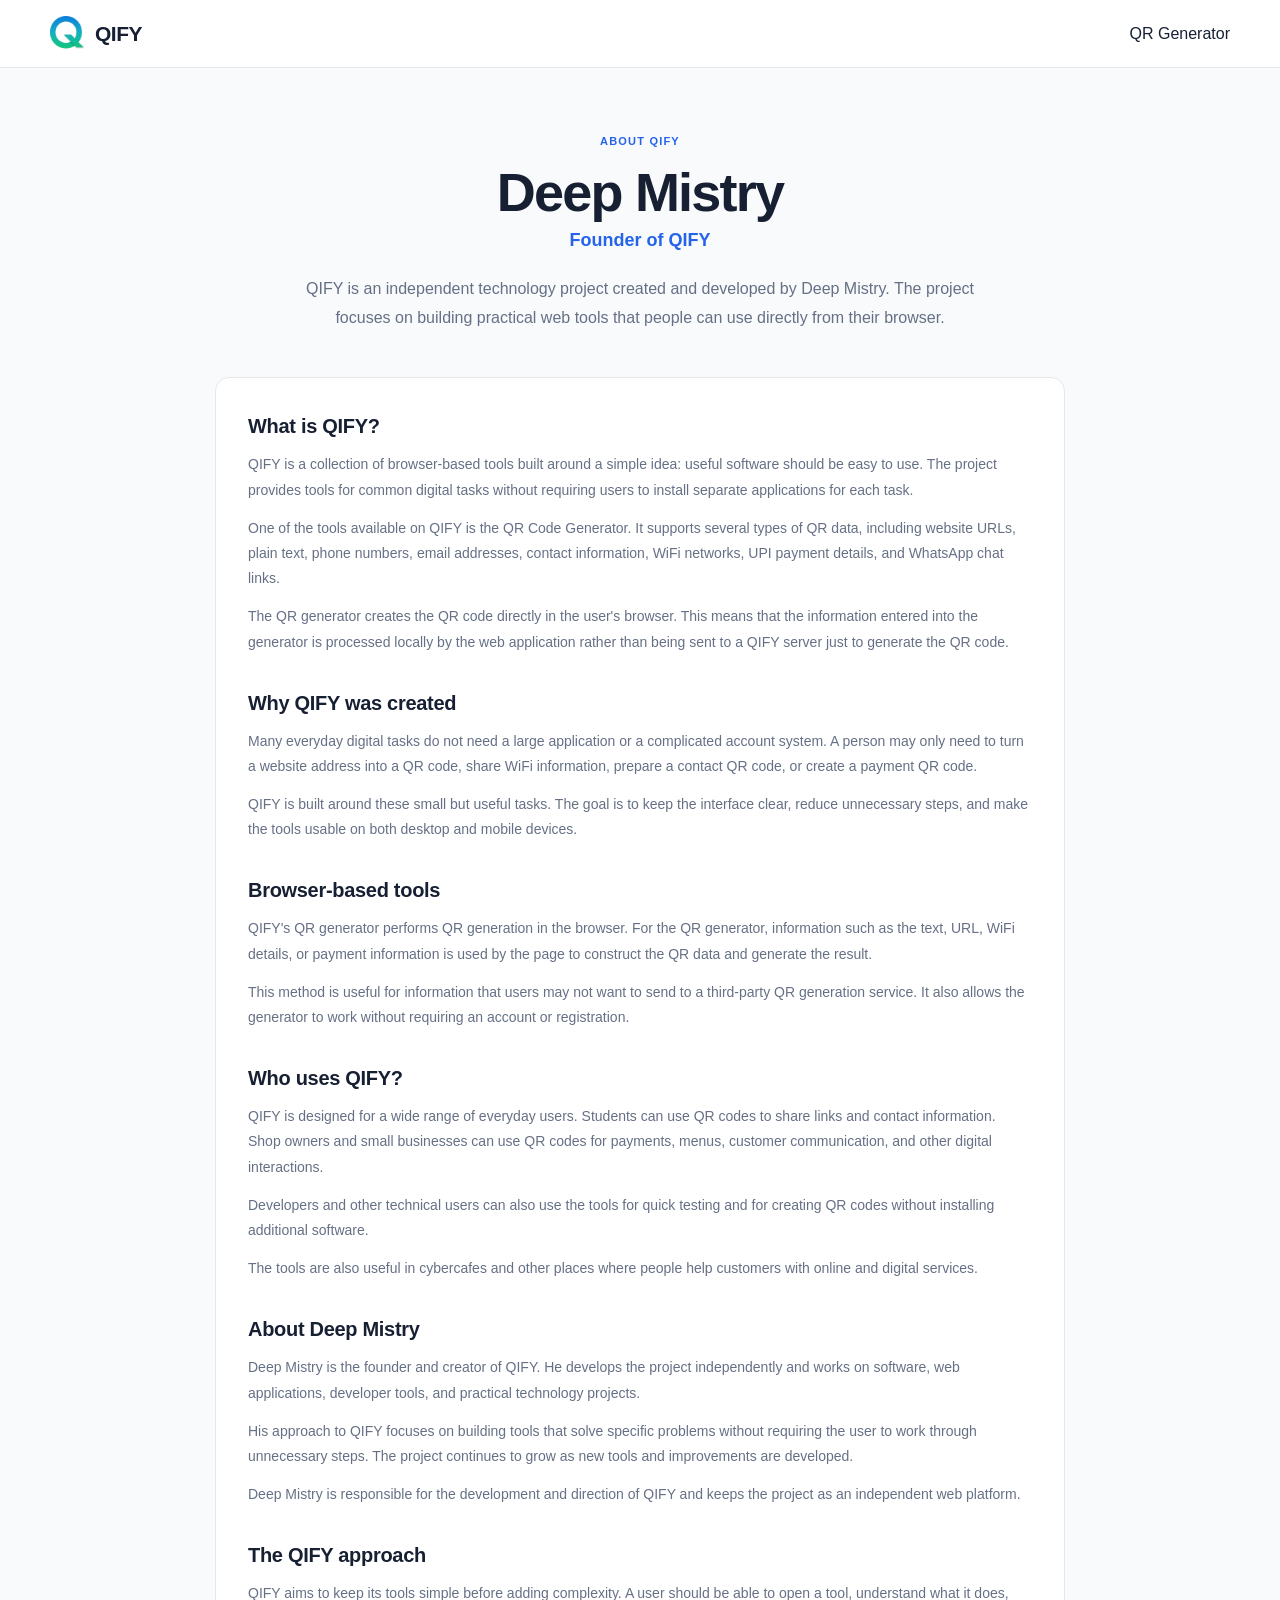
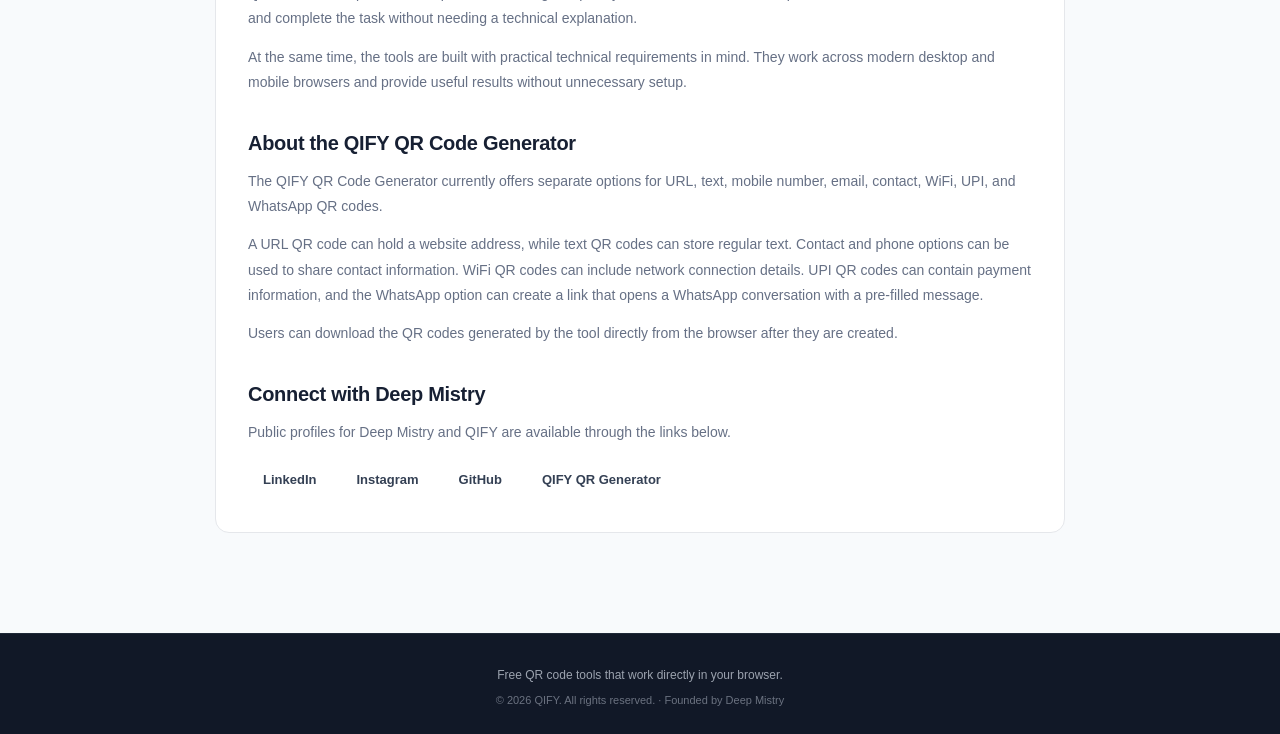
==== pages/about.html @ 22aca381 "Add pages" ====
<!DOCTYPE html>

<html lang="en">
<head>
    <meta charset="UTF-8">


<meta
    name="viewport"
    content="width=device-width, initial-scale=1.0"
>

<title>About QIFY – Deep Mistry, Founder of QIFY</title>

<meta
    name="description"
    content="Learn about QIFY, its tools and purpose, and Deep Mistry, the founder and creator of QIFY."
>

<script async src="https://pagead2.googlesyndication.com/pagead/js/adsbygoogle.js?client=ca-pub-2619529671451391"
     crossorigin="anonymous"></script>

<link rel="stylesheet" href="../style.css">

<script type="application/ld+json">
{
    "@context": "https://schema.org",
    "@graph": [

        {
            "@type": "Organization",
            "@id": "https://qify.site/#organization",
            "name": "QIFY",
            "url": "https://qify.site/",
            "logo": {
                "@type": "ImageObject",
                "url": "https://qify.site/images/QIFY_LOGO_BLACK.png"
            },
            "founder": {
                "@id": "https://qify.site/pages/about.html#deep-mistry"
            }
        },

        {
            "@type": "Person",
            "@id": "https://qify.site/pages/about.html#deep-mistry",
            "name": "Deep Mistry",
            "jobTitle": "Founder of QIFY",
            "url": "https://qify.site/pages/about.html",
            "worksFor": {
                "@id": "https://qify.site/#organization"
            },
            "sameAs": [
                "https://www.linkedin.com/in/deep-mistry-founder-of-qify/",
                "https://www.instagram.com/deep_editz____/",
                "https://github.com/deep-mistry10"
            ]
        }

    ]
}
</script>


</head>

<body>

<header class="topbar">
    <div class="topbar-inner">


    <a
        href="../"
        class="brand"
        aria-label="QIFY home"
    >
        <img
            class="qifylogo"
            src="../images/QIFY_LOGO_BLACK.png"
            alt="QIFY"
        >

        <span class="brand-name">
            QIFY
        </span>
    </a>

    <div class="header-right">
        <a href="../">
            QR Generator
        </a>
    </div>

</div>


</header>

<main>

<!-- INTRODUCTION -->

<section class="about-page">

    <div class="about-page-inner">

        <span class="eyebrow">
            ABOUT QIFY
        </span>

        <h1>
            Deep Mistry
        </h1>

        <h2>
            Founder of QIFY
        </h2>

        <p class="about-lead">
            QIFY is an independent technology project created and
            developed by Deep Mistry. The project focuses on building
            practical web tools that people can use directly from
            their browser.
        </p>


        <!-- ABOUT QIFY -->

        <div class="about-content">

            <h2>
                What is QIFY?
            </h2>

            <p>
                QIFY is a collection of browser-based tools built
                around a simple idea: useful software should be
                easy to use. The project provides tools
                for common digital tasks without requiring users to
                install separate applications for each task.
            </p>

            <p>
                One of the tools available on QIFY is the QR Code
                Generator. It supports several types of QR data,
                including website URLs, plain text, phone numbers,
                email addresses, contact information, WiFi networks,
                UPI payment details, and WhatsApp chat links.
            </p>

            <p>
                The QR generator creates the QR code
                directly in the user's browser. This means that the
                information entered into the generator is processed
                locally by the web application rather than being
                sent to a QIFY server just to generate the QR
                code.
            </p>


            <!-- WHY IT EXISTS -->

            <h2>
                Why QIFY was created
            </h2>

            <p>
                Many everyday digital tasks do not need a large
                application or a complicated account system. A person
                may only need to turn a website address into a QR code,
                share WiFi information, prepare a contact QR code, or
                create a payment QR code.
            </p>

            <p>
                QIFY is built around these small but useful tasks.
                The goal is to keep the interface clear, reduce
                unnecessary steps, and make the tools usable on both
                desktop and mobile devices.
            </p>


            <!-- PRIVACY / BROWSER PROCESSING -->

            <h2>
                Browser-based tools
            </h2>

            <p>
                QIFY's QR generator performs QR
                generation in the browser. For the QR generator,
                information such as the text, URL, WiFi details, or
                payment information is used by the page to construct
                the QR data and generate the result.
            </p>

            <p>
                This method is useful for information that users
                may not want to send to a third-party QR generation
                service. It also allows the generator to work without
                requiring an account or registration.
            </p>


            <!-- WHO IT IS FOR -->

            <h2>
                Who uses QIFY?
            </h2>

            <p>
                QIFY is designed for a wide range of everyday users.
                Students can use QR codes to share links and contact
                information. Shop owners and small businesses can use
                QR codes for payments, menus, customer communication,
                and other digital interactions.
            </p>

            <p>
                Developers and other technical users can also use the
                tools for quick testing and for creating QR codes
                without installing additional software.
            </p>

            <p>
                The tools are also useful in cybercafes
                and other places where people help customers
                with online and digital services.
            </p>


            <!-- DEEP MISTRY -->

            <h2>
                About Deep Mistry
            </h2>

            <p>
                Deep Mistry is the founder and creator of QIFY.
                He develops the project independently and works on
                software, web applications, developer tools, and
                practical technology projects.
            </p>

            <p>
                His approach to QIFY focuses on building tools
                that solve specific problems without requiring the
                user to work through unnecessary steps. The project
                continues to grow as new tools and improvements
                are developed.
            </p>

            <p>
                Deep Mistry is responsible for the development and
                direction of QIFY and keeps the project as an
                independent web platform.
            </p>


            <!-- PROJECT APPROACH -->

            <h2>
                The QIFY approach
            </h2>

            <p>
                QIFY aims to keep its tools simple before
                adding complexity. A user should be able to open a
                tool, understand what it does, and complete the task
                without needing a technical explanation.
            </p>

            <p>
                At the same time, the tools are built with practical
                technical requirements in mind. They work across modern
                desktop and mobile browsers and provide useful results
                without unnecessary setup.
            </p>


            <!-- CURRENT QR GENERATOR -->

            <h2>
                About the QIFY QR Code Generator
            </h2>

            <p>
                The QIFY QR Code Generator currently offers separate
                options for URL, text, mobile number, email, contact,
                WiFi, UPI, and WhatsApp QR codes.
            </p>

            <p>
                A URL QR code can hold a website address, while
                text QR codes can store regular text. Contact and
                phone options can be used to share contact information.
                WiFi QR codes can include network connection details.
                UPI QR codes can contain payment information, and the
                WhatsApp option can create a link that opens a
                WhatsApp conversation with a pre-filled message.
            </p>

            <p>
                Users can download the QR codes generated by the
                tool directly from the browser after they are created.
            </p>


            <!-- CONNECT -->

            <h2>
                Connect with Deep Mistry
            </h2>

            <p>
                Public profiles for Deep Mistry and QIFY are available
                through the links below.
            </p>

            <div class="about-links">

                <a
                    href="https://www.linkedin.com/in/deep-mistry-founder-of-qify/"
                    target="_blank"
                    rel="noopener noreferrer"
                >
                    LinkedIn
                </a>

                <a
                    href="https://www.instagram.com/deep_editz____/"
                    target="_blank"
                    rel="noopener noreferrer"
                >
                    Instagram
                </a>

                <a
                    href="https://github.com/deep-mistry10"
                    target="_blank"
                    rel="noopener noreferrer"
                >
                    GitHub
                </a>

                <a href="../">
                    QIFY QR Generator
                </a>

            </div>

        </div>

    </div>

</section>

</main>

<footer class="site-footer">

<div class="footer-inner">

    <p>
        Free QR code tools that work directly in your browser.
    </p>

    <small>
        © 2026 QIFY. All rights reserved.
        · Founded by Deep Mistry
    </small>

</div>

</footer>

</body>
</html>
---- style.css ----
* {
    margin: 0;
    padding: 0;
    box-sizing: border-box;
}

:root {
    --primary: #2563eb;
    --primary-dark: #1d4ed8;
    --text: #172033;
    --muted: #667085;
    --border: #e5e7eb;
    --surface: #ffffff;
    --soft: #f6f8fb;
    --page: #f8fafc;
    --success: #15803d;
    --danger: #dc2626;
    --shadow: 0 12px 35px rgba(16, 24, 40, 0.08);
}

html {
    scroll-behavior: smooth;
}

body {
    font-family: "Inter", Arial, sans-serif;
    background: var(--page);
    color: var(--text);
    line-height: 1.6;
    text-align: left;
}

button,
input,
textarea,
select {
    font: inherit;
}

button {
    border: 0;
}

a {
    color: inherit;
    text-decoration: none;
}

/* Header */

.topbar {
    height: 68px;
    background: #ffffff;
    border-bottom: 1px solid var(--border);
    position: sticky;
    top: 0;
    z-index: 100;
}

.topbar-inner {
    width: min(1180px, calc(100% - 40px));
    height: 100%;
    margin: 0 auto;
    display: flex;
    align-items: center;
    justify-content: space-between;
}

.brand {
    display: inline-flex;
    align-items: center;
    gap: 10px;
}

.qifylogo{
  width: 35px;
}

.brand-name {
    font-size: 21px;
    font-weight: 800;
    letter-spacing: -0.5px;
}

.header-note {
    color: var(--muted);
    font-size: 13px;
}

/* Hero */

.hero {
    background: #ffffff;
    border-bottom: 1px solid var(--border);
}

.hero-inner {
    width: min(900px, calc(100% - 40px));
    margin: 0 auto;
    padding: 66px 0 58px;
    text-align: center;
}

.eyebrow {
    display: inline-block;
    color: var(--primary);
    font-size: 11px;
    font-weight: 800;
    letter-spacing: 1.2px;
    margin-bottom: 12px;
}

.hero h1 {
    max-width: 760px;
    margin: 0 auto 16px;
    font-size: clamp(34px, 5vw, 52px);
    line-height: 1.08;
    letter-spacing: -1.8px;
    font-weight: 800;
}

.hero p {
    max-width: 690px;
    margin: 0 auto;
    color: var(--muted);
    font-size: 16px;
}

/* Generator */

.generator-section {
    padding: 42px 20px 20px;
}

.generator-shell {
    width: min(1100px, 100%);
    margin: 0 auto;
    background: var(--surface);
    border: 1px solid var(--border);
    border-radius: 16px;
    box-shadow: var(--shadow);
    overflow: hidden;
}

.generator-header {
    padding: 25px 28px 20px;
    border-bottom: 1px solid var(--border);
}

.generator-header h2 {
    font-size: 21px;
    letter-spacing: -0.4px;
}

.generator-header p {
    margin-top: 3px;
    color: var(--muted);
    font-size: 13px;
}

/* Tabs */

.tabs {
    display: flex;
    gap: 7px;
    padding: 14px 20px;
    background: #fbfcfe;
    border-bottom: 1px solid var(--border);
    overflow-x: auto;
    scrollbar-width: thin;
}

.tab {
    flex: 0 0 auto;
    padding: 9px 15px;
    border: 1px solid transparent;
    border-radius: 7px;
    background: transparent;
    color: #475467;
    cursor: pointer;
    font-size: 13px;
    font-weight: 600;
    transition: background 0.15s ease, color 0.15s ease, border-color 0.15s ease;
}

.tab:hover {
    background: #eef4ff;
    color: var(--primary);
}

.tab.active {
    background: #eaf1ff;
    color: var(--primary-dark);
    border-color: #cddcff;
}

/* Main workspace */

.generator-grid {
    display: grid;
    grid-template-columns: minmax(0, 1fr) minmax(360px, 0.9fr);
    min-height: 470px;
}

.form-panel {
    padding: 30px;
    border-right: 1px solid var(--border);
}

.form {
    margin: 0;
}

.form label {
    display: block;
    margin: 0 0 7px;
    color: #344054;
    font-size: 13px;
    font-weight: 600;
}

.form input,
.form textarea,
.form select {
    width: 100%;
    margin: 0 0 17px;
    padding: 12px 13px;
    color: var(--text);
    background: #ffffff;
    border: 1px solid #d0d5dd;
    border-radius: 8px;
    outline: none;
    transition: border-color 0.15s ease, box-shadow 0.15s ease;
}

.form input,
.form select {
    height: 46px;
}

.form textarea {
    min-height: 125px;
    resize: vertical;
}

.form input:focus,
.form textarea:focus,
.form select:focus {
    border-color: #84adff;
    box-shadow: 0 0 0 3px rgba(37, 99, 235, 0.10);
}

.form input::placeholder,
.form textarea::placeholder {
    color: #98a2b3;
}

.primary-btn {
    width: 100%;
    min-height: 46px;
    margin-top: 2px;
    border-radius: 8px;
    background: var(--primary);
    color: #ffffff;
    cursor: pointer;
    font-size: 14px;
    font-weight: 700;
    transition: background 0.15s ease, transform 0.15s ease;
}

.primary-btn:hover {
    background: var(--primary-dark);
}

.primary-btn:active {
    transform: translateY(1px);
}

.optional {
    color: #98a2b3;
    font-weight: 400;
}

.checkbox-row {
    display: flex !important;
    align-items: center;
    gap: 9px;
    margin: -2px 0 17px !important;
    cursor: pointer;
}

.checkbox-row input {
    width: 16px !important;
    height: 16px !important;
    margin: 0 !important;
    accent-color: var(--primary);
    box-shadow: none !important;
}

.form-tip {
    display: flex;
    gap: 9px;
    margin-top: 22px;
    padding: 11px 12px;
    background: #f8fafc;
    border: 1px solid #edf0f4;
    border-radius: 8px;
    color: #667085;
    font-size: 11px;
    line-height: 1.5;
}

.tip-icon {
    flex: 0 0 auto;
    width: 18px;
    height: 18px;
    display: grid;
    place-items: center;
    border-radius: 50%;
    background: #e8eef8;
    color: #475467;
    font-size: 11px;
    font-weight: 700;
}

.error-msg {
    margin: -9px 0 12px;
    color: var(--danger);
    font-size: 12px;
}

/* Preview */

.preview-panel {
    padding: 30px;
    background: #fafbfc;
    display: flex;
    flex-direction: column;
}

.preview-heading {
    margin-bottom: 14px;
}

.preview-heading h3 {
    font-size: 16px;
    font-weight: 700;
}

.preview-heading p {
    margin-top: 2px;
    color: var(--muted);
    font-size: 12px;
}

#qrcode-container {
    flex: 1;
    display: flex;
    flex-direction: column;
    align-items: center;
    justify-content: flex-start;
    margin: 0;
    text-align: center;
}

.qr-output {
    width: 100%;
    min-height: 310px;
    display: flex;
    align-items: center;
    justify-content: center;
}

#qrcode {
    display: flex;
    align-items: center;
    justify-content: center;
}

#qrcode canvas {
    max-width: 100%;
    height: auto;
}

#qrcode img {
    border: 0;
    border-radius: 0;
    padding: 0;
    background: #ffffff;
}

.empty-state {
    width: 230px;
    min-height: 235px;
    display: flex;
    flex-direction: column;
    align-items: center;
    justify-content: center;
    color: #475467;
}

.empty-state strong {
    margin-top: 16px;
    font-size: 14px;
}

.empty-state p {
    margin-top: 3px;
    color: #98a2b3;
    font-size: 11px;
}

.empty-qr {
    width: 112px;
    height: 112px;
    padding: 9px;
    display: grid;
    grid-template-columns: repeat(3, 1fr);
    gap: 5px;
    background: #ffffff;
    border: 1px solid #e4e7ec;
    border-radius: 10px;
}

.empty-qr span {
    background: #d0d5dd;
    border-radius: 2px;
}

.empty-qr span:nth-child(1),
.empty-qr span:nth-child(3),
.empty-qr span:nth-child(7),
.empty-qr span:nth-child(9),
.empty-qr span:nth-child(5) {
    background: #344054;
}

.download-btn {
    display: block;
    width: 170px;
    min-height: 43px;

    margin: 12px auto 0;
    padding: 0 18px;

    border-radius: 8px;
    background: #111827;
    color: #ffffff;

    cursor: pointer;

    font-size: 13px;
    font-weight: 700;

    flex: 0 0 auto;
}

.download-btn:hover {
    background: #000000;
}

.download-btn:disabled {
    opacity: 0.65;
    cursor: wait;
}

/* UPI card */

.card {
    width: min(340px, 100%);
    background: #ffffff;
    border: 1px solid #e4e7ec;
    border-radius: 16px;
    overflow: hidden;
    margin: 0 auto 12px;
    padding-bottom: 25px;
    display: flex;
    flex-direction: column;
    align-items: center;
    box-shadow: 0 8px 22px rgba(16, 24, 40, 0.07);
}

.card .header {
    width: 100%;
    padding: 17px 15px;
    color: #1d2939;
    background: #f2f4f7;
    font-size: 17px;
    font-weight: 700;
    text-align: center;
}

#qr {
    width: 200px;
    height: 200px;
    margin: 20px auto 12px;
    display: flex;
    align-items: center;
    justify-content: center;
}

#qr canvas {
    max-width: 100%;
}

.upi-text {
    color: #344054;
    font-size: 13px;
    font-weight: 600;
}

.desc {
    margin-top: 6px;
    color: #667085;
    font-size: 11px;
}

.logos-big {
    display: flex;
    justify-content: center;
    align-items: center;
    gap: 28px;
    margin-top: 17px;
}

.logos-big img {
    height: 31px;
    width: auto;
    object-fit: contain;
}

.logos-small {
    display: flex;
    justify-content: center;
    align-items: center;
    gap: 13px;
    margin-top: 13px;
    flex-wrap: wrap;
}

.logos-small img {
    width: auto;
    object-fit: contain;
}

.logos-small img:nth-child(1) {
    height: 38px;
}

.logos-small img:nth-child(n+2) {
    height: 19px;
}

.message {
    margin-top: 18px;
    padding: 0 18px;
    color: #98a2b3;
    font-size: 10px;
    text-align: center;
}

.message p {
    margin: 0;
    line-height: 1.5;
}

.QIFY {
    margin-top: 2px;
    color: var(--primary);
    font-weight: 800;
}

/* Information */

.info-section {
    width: min(1100px, calc(100% - 40px));
    margin: 50px auto 0;
    padding-bottom: 60px;
}

.section-heading {
    text-align: center;
    margin-bottom: 25px;
}

.section-heading h2 {
    font-size: 28px;
    letter-spacing: -0.7px;
}

.section-heading p {
    margin-top: 5px;
    color: var(--muted);
    font-size: 13px;
}

.faq-grid {
    display: grid;
    grid-template-columns: repeat(2, minmax(0, 1fr));
    gap: 14px;
}

.info-card {
    padding: 22px;
    background: #ffffff;
    border: 1px solid var(--border);
    border-radius: 12px;
}

.info-card h3 {
    margin-bottom: 7px;
    color: #1d2939;
    font-size: 15px;
}

.info-card p {
    color: #667085;
    font-size: 13px;
    line-height: 1.7;
}

/* Footer */

.site-footer {
    margin-top: 20px;
    background: #111827;
    border-top: 1px solid #1f2937;
    color: #ffffff;
}

.footer-inner {
    width: min(1180px, calc(100% - 40px));
    margin: 0 auto;
    padding: 32px 0 24px;
    text-align: center;
}

.footer-inner p {
    margin: 0;
    color: #9ca3af;
    font-size: 12px;
}

.footer-inner small {
    display: block;
    margin-top: 7px;
    color: #6b7280;
    font-size: 11px;
}

/* Mobile */

@media (max-width: 820px) {
    .generator-grid {
        grid-template-columns: 1fr;
    }

    .form-panel {
        border-right: 0;
        border-bottom: 1px solid var(--border);
    }

    .preview-panel {
        min-height: 430px;
    }

    .faq-grid {
        grid-template-columns: 1fr;
    }
}

@media (max-width: 600px) {
    .topbar {
        height: 62px;
    }

    .topbar-inner {
        width: min(100% - 28px, 1180px);
    }

    .header-note {
        display: none;
    }

    .hero-inner {
        width: min(100% - 30px, 900px);
        padding: 48px 0 42px;
    }

    .hero h1 {
        font-size: 35px;
        letter-spacing: -1.2px;
    }

    .hero p {
        font-size: 14px;
        line-height: 1.7;
    }

    .generator-section {
        padding: 20px 12px 10px;
    }

    .generator-header {
        padding: 20px;
    }

    .tabs {
        padding: 11px 13px;
        gap: 5px;
    }

    .tab {
        padding: 8px 12px;
        font-size: 12px;
    }

    .form-panel,
    .preview-panel {
        padding: 22px 18px;
    }

    .preview-panel {
        min-height: 390px;
    }

    .info-section {
        width: min(100% - 24px, 1100px);
        margin-top: 35px;
    }

    .section-heading h2 {
        font-size: 24px;
    }

    .info-card {
        padding: 19px;
    }
}

/* ==========================================
   ABOUT QIFY
   ========================================== */

.about-qify {
    width: min(900px, calc(100% - 40px));

    margin: 10px auto 60px;
    padding: 42px 30px;

    background: #ffffff;

    border: 1px solid var(--border);
    border-radius: 14px;

    text-align: center;
}

.about-qify-inner {
    max-width: 720px;
    margin: 0 auto;
}

.about-qify h2 {
    margin: 8px 0 12px;

    color: var(--heading);

    font-size: 27px;
    line-height: 1.2;

    letter-spacing: -0.6px;
}

.about-qify p {
    margin: 8px auto;

    color: var(--muted);

    font-size: 14px;
    line-height: 1.75;
}

.about-qify strong {
    color: var(--heading);
    font-weight: 700;
}

@media (max-width: 600px) {

    .about-qify {
        width: calc(100% - 24px);
        padding: 32px 20px;
    }

    .about-qify h2 {
        font-size: 23px;
    }

}





/* ==========================================
   ABOUT PAGE
   ========================================== */

.about-page {
    padding: 65px 20px 80px;
}

.about-page-inner {
    width: min(850px, 100%);
    margin: 0 auto;
}

.about-page .eyebrow {
    display: block;
    text-align: center;
}

.about-page h1 {
    margin: 8px 0 4px;

    color: var(--heading);

    font-size: clamp(38px, 6vw, 54px);
    line-height: 1.1;

    letter-spacing: -1.8px;

    text-align: center;
}

.about-page > .about-page-inner > h2 {
    margin: 0 0 20px;

    color: var(--primary);

    font-size: 18px;
    font-weight: 700;

    text-align: center;
}

.about-lead {
    max-width: 680px;

    margin: 0 auto 45px;

    color: var(--muted);

    font-size: 16px;
    line-height: 1.8;

    text-align: center;
}

.about-content {
    padding: 32px;

    background: #ffffff;

    border: 1px solid var(--border);
    border-radius: 14px;
}

.about-content h2 {
    margin: 0 0 10px;

    color: var(--heading);

    font-size: 20px;
    letter-spacing: -0.3px;
}

.about-content h2:not(:first-child) {
    margin-top: 32px;
}

.about-content p {
    margin: 0 0 13px;

    color: var(--muted);

    font-size: 14px;
    line-height: 1.8;
}

.about-links {
    display: flex;

    flex-wrap: wrap;

    gap: 10px;

    margin-top: 16px;
}

.about-links a {
    padding: 9px 15px;

    border: 1px solid var(--border-dark);
    border-radius: 7px;

    background: #ffffff;

    color: #344054;

    font-size: 13px;
    font-weight: 600;

    transition:
        color 0.15s ease,
        border-color 0.15s ease,
        background 0.15s ease;
}

.about-links a:hover {
    color: var(--primary);

    border-color: #b8cdf8;

    background: var(--primary-soft);
}

@media (max-width: 600px) {

    .about-page {
        padding: 45px 12px 60px;
    }

    .about-content {
        padding: 23px 19px;
    }

    .about-page h1 {
        font-size: 38px;
        letter-spacing: -1.2px;
    }

    .about-lead {
        font-size: 14px;
    }

    .about-links a {
        flex: 1 1 auto;
        text-align: center;
    }
}




/* ==========================================
   LEGAL / POLICY PAGES
   ========================================== */

.legal-page {
    padding: 60px 20px 80px;
}

.legal-page-inner {
    width: min(900px, 100%);
    margin: 0 auto;
}

.legal-page > .legal-page-inner > .eyebrow {
    display: block;
    text-align: center;
}

.legal-page h1 {
    margin: 8px 0 6px;

    color: var(--heading);

    font-size: clamp(36px, 5vw, 48px);
    line-height: 1.1;

    letter-spacing: -1.5px;

    text-align: center;
}

.legal-updated {
    margin: 0 0 35px;

    color: var(--muted);

    font-size: 12px;

    text-align: center;
}

.legal-content {
    padding: 38px;

    background: #ffffff;

    border: 1px solid var(--border);
    border-radius: 14px;
}

.legal-content h2 {
    margin: 32px 0 10px;

    color: var(--heading);

    font-size: 19px;
    line-height: 1.35;

    letter-spacing: -0.2px;
}

.legal-content h2:first-of-type {
    margin-top: 0;
}

.legal-content p {
    margin: 0 0 13px;

    color: var(--muted);

    font-size: 14px;

    line-height: 1.8;
}

.legal-content a {
    color: var(--primary);

    font-weight: 600;

    text-decoration: underline;
    text-decoration-thickness: 1px;
    text-underline-offset: 2px;
}

.legal-content a:hover {
    color: var(--primary-dark);
}

.legal-links {
    display: flex;

    flex-wrap: wrap;

    gap: 10px;

    margin-top: 30px;
}

.legal-links a {
    padding: 9px 15px;

    border: 1px solid var(--border-dark);
    border-radius: 7px;

    background: #ffffff;

    color: #344054;

    font-size: 13px;

    text-decoration: none;

    transition:
        color 0.15s ease,
        border-color 0.15s ease,
        background 0.15s ease;
}

.legal-links a:hover {
    color: var(--primary);

    border-color: #b8cdf8;

    background: var(--primary-soft);
}

@media (max-width: 600px) {

    .legal-page {
        padding: 42px 12px 60px;
    }

    .legal-content {
        padding: 24px 19px;
    }

    .legal-content h2 {
        font-size: 18px;
    }

    .legal-content p {
        font-size: 13px;
        line-height: 1.75;
    }

    .legal-links a {
        flex: 1 1 auto;
        text-align: center;
    }

}


.footer-links {
    display: flex;
    justify-content: center;
    align-items: center;
    flex-wrap: wrap;

    gap: 14px;

    margin: 14px 0;
}

.footer-links a {
    color: var(--muted);

    font-size: 12px;
    font-weight: 500;

    text-decoration: none;

    transition: color 0.15s ease;
}

.footer-links a:hover {
    color: var(--heading);
}

@media (max-width: 600px) {

    .footer-links {
        gap: 10px 14px;
    }

    .footer-links a {
        font-size: 12px;
    }

}
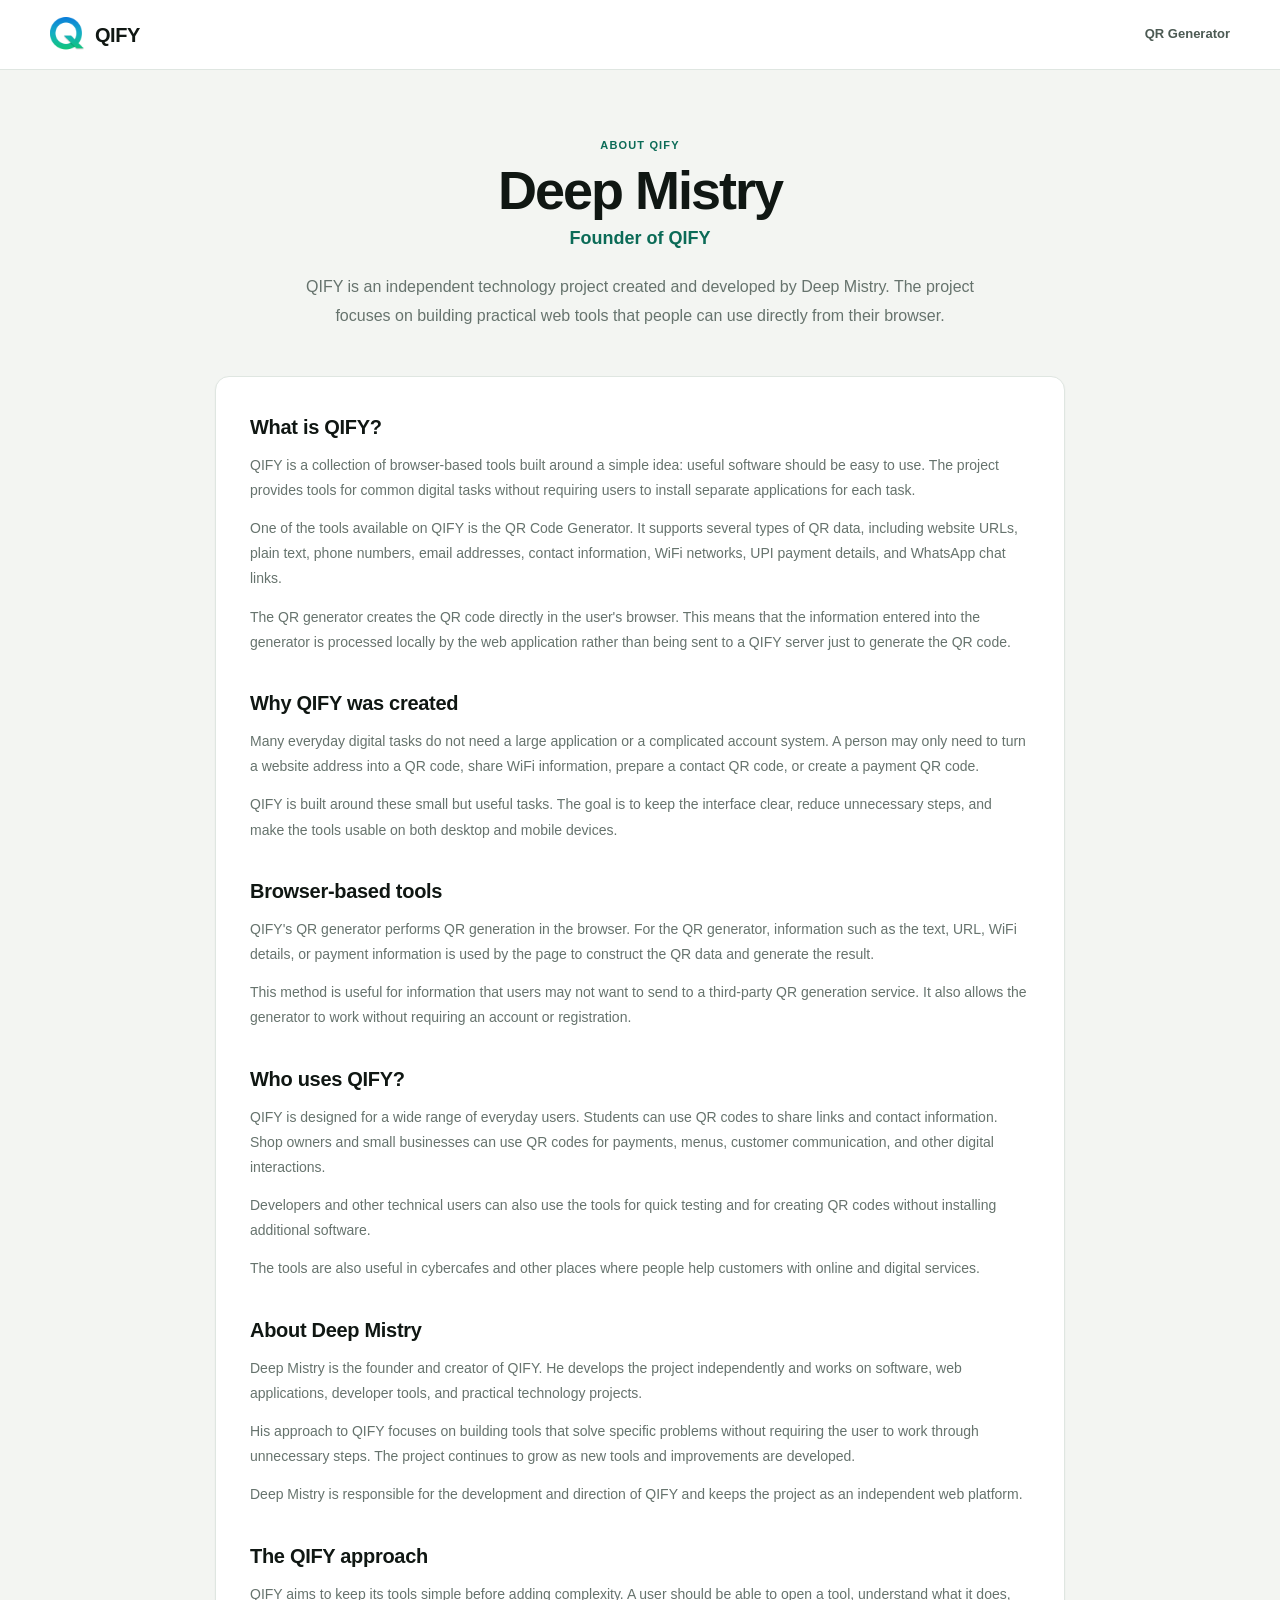
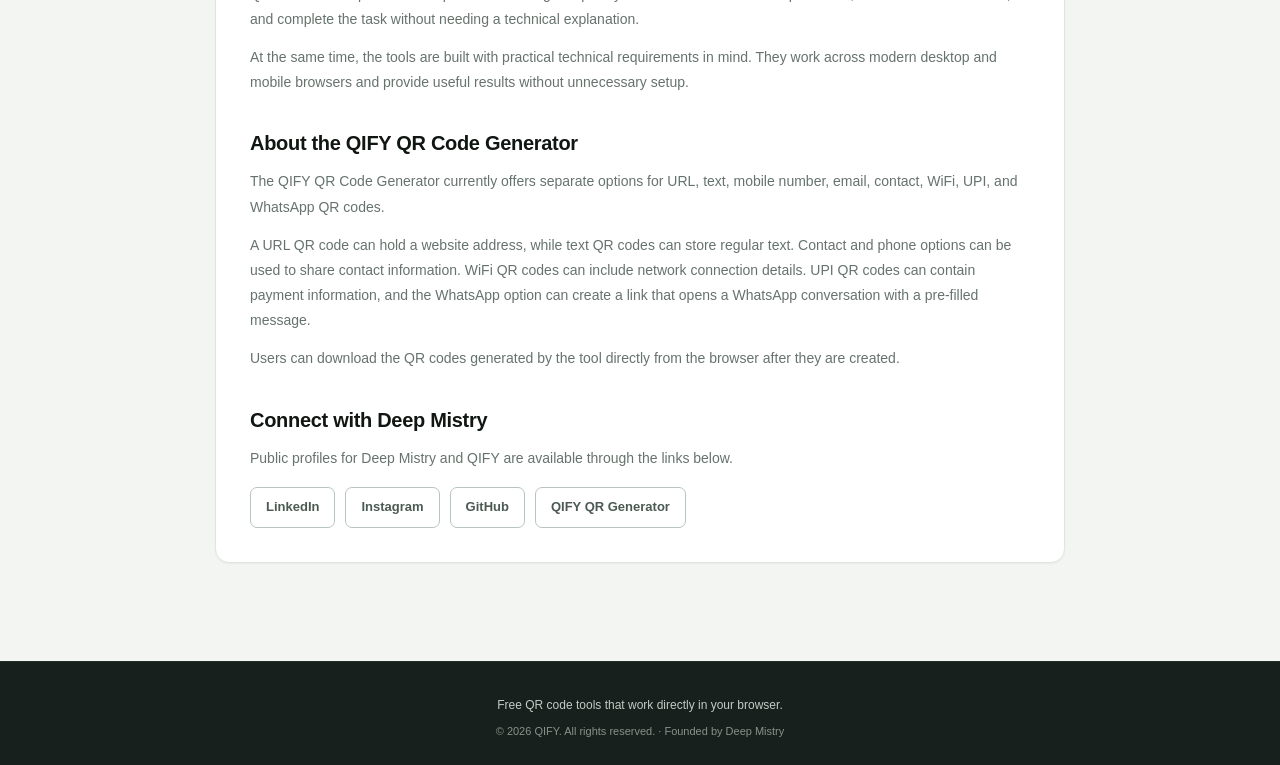
==== commit e68e99a0: "change the ui and fix some bugs" ====
--- a/pages/about.html
+++ b/pages/about.html
@@ -1,4 +1,3 @@
-
 <!DOCTYPE html>
 
 <html lang="en">
@@ -21,7 +20,7 @@
 <script async src="https://pagead2.googlesyndication.com/pagead/js/adsbygoogle.js?client=ca-pub-2619529671451391"
      crossorigin="anonymous"></script>
 
-<link rel="stylesheet" href="../style.css">
+<link rel="stylesheet" href="/style.css">
 
 <script type="application/ld+json">
 {
@@ -79,7 +78,7 @@
         <img
             class="qifylogo"
             src="../images/QIFY_LOGO_BLACK.png"
-            alt="QIFY"
+            alt="QIFY" width="35" height="35"
         >
 
         <span class="brand-name">
@@ -102,7 +101,7 @@
 
 <!-- INTRODUCTION -->
 
-<section class="about-page">
+<section class="about-page" aria-labelledby="page-title">
 
     <div class="about-page-inner">
 
@@ -110,7 +109,7 @@
             ABOUT QIFY
         </span>
 
-        <h1>
+        <h1 id="page-title">
             Deep Mistry
         </h1>
 
@@ -324,28 +323,30 @@
                 <a
                     href="https://www.linkedin.com/in/deep-mistry-founder-of-qify/"
                     target="_blank"
-                    rel="noopener noreferrer"
-                >
+                    rel="noopener noreferrer">
+                
                     LinkedIn
                 </a>
 
                 <a
                     href="https://www.instagram.com/deep_editz____/"
                     target="_blank"
-                    rel="noopener noreferrer"
-                >
+                    rel="noopener noreferrer">
+                
                     Instagram
                 </a>
 
                 <a
                     href="https://github.com/deep-mistry10"
                     target="_blank"
-                    rel="noopener noreferrer"
-                >
+                    rel="noopener noreferrer">
+                
                     GitHub
                 </a>
 
-                <a href="../">
+                <a href="/"
+                    target="_blank"
+                    rel="noopener noreferrer">
                     QIFY QR Generator
                 </a>
 
--- a/style.css
+++ b/style.css
@@ -1,21 +1,47 @@
+/* =========================================================
+   QIFY — Professional Product UI
+   Visual redesign only: existing HTML/JS hooks are preserved.
+   ========================================================= */
+
 * {
+    box-sizing: border-box;
     margin: 0;
     padding: 0;
-    box-sizing: border-box;
 }
 
 :root {
-    --primary: #2563eb;
-    --primary-dark: #1d4ed8;
-    --text: #172033;
-    --muted: #667085;
-    --border: #e5e7eb;
+    --page: #f3f5f2;
     --surface: #ffffff;
-    --soft: #f6f8fb;
-    --page: #f8fafc;
-    --success: #15803d;
-    --danger: #dc2626;
-    --shadow: 0 12px 35px rgba(16, 24, 40, 0.08);
+    --surface-subtle: #f8faf8;
+    --surface-muted: #eef2ef;
+
+    --text: #17211d;
+    --heading: #101713;
+    --muted: #66736d;
+    --muted-strong: #4c5a53;
+
+    --border: #dfe6e1;
+    --border-strong: #cbd6cf;
+    --border-dark: #b8c5bd;
+
+    --primary: #0b6b57;
+    --primary-dark: #075443;
+    --primary-soft: #e5f3ee;
+    --primary-wash: #f1f8f5;
+
+    --success: #177245;
+    --danger: #c33a32;
+    --warning: #9a6a13;
+
+    --focus: rgba(11, 107, 87, 0.18);
+
+    --shadow-sm: 0 1px 2px rgba(16, 24, 20, 0.05);
+    --shadow-md: 0 10px 30px rgba(16, 24, 20, 0.07);
+
+    --radius-sm: 7px;
+    --radius-md: 10px;
+    --radius-lg: 14px;
+    --content: 1180px;
 }
 
 html {
@@ -23,11 +49,14 @@
 }
 
 body {
-    font-family: "Inter", Arial, sans-serif;
+    min-height: 100vh;
     background: var(--page);
     color: var(--text);
+    font-family: Inter, ui-sans-serif, -apple-system, BlinkMacSystemFont, "Segoe UI", Arial, sans-serif;
+    font-size: 15px;
     line-height: 1.6;
     text-align: left;
+    -webkit-font-smoothing: antialiased;
 }
 
 button,
@@ -46,164 +75,230 @@
     text-decoration: none;
 }
 
-/* Header */
+button,
+a,
+input,
+textarea,
+select {
+    -webkit-tap-highlight-color: transparent;
+}
+
+button:focus-visible,
+a:focus-visible,
+input:focus-visible,
+textarea:focus-visible,
+select:focus-visible {
+    outline: 3px solid var(--focus);
+    outline-offset: 2px;
+}
+
+/* =========================
+   Header
+   ========================= */
 
 .topbar {
-    height: 68px;
-    background: #ffffff;
-    border-bottom: 1px solid var(--border);
     position: sticky;
     top: 0;
     z-index: 100;
+    height: 70px;
+    background: rgba(255, 255, 255, 0.96);
+    border-bottom: 1px solid var(--border);
+    backdrop-filter: blur(10px);
 }
 
 .topbar-inner {
-    width: min(1180px, calc(100% - 40px));
+    width: min(var(--content), calc(100% - 40px));
     height: 100%;
     margin: 0 auto;
     display: flex;
     align-items: center;
     justify-content: space-between;
+    gap: 24px;
 }
 
 .brand {
     display: inline-flex;
     align-items: center;
     gap: 10px;
-}
-
-.qifylogo{
-  width: 35px;
+    min-width: 0;
+}
+
+.qifylogo {
+    width: 35px;
+    height: 35px;
+    display: block;
+    object-fit: contain;
 }
 
 .brand-name {
-    font-size: 21px;
+    color: var(--heading);
+    font-size: 20px;
+    font-family: Arial, Helvetica, sans-serif;
     font-weight: 800;
-    letter-spacing: -0.5px;
+    letter-spacing: -0.45px;
+}
+
+.header-right {
+    display: flex;
+    align-items: center;
+    gap: 24px;
+}
+
+.header-right > a {
+    color: var(--muted-strong);
+    font-size: 13px;
+    font-weight: 600;
+    transition: color 160ms ease;
+}
+
+.header-right > a:hover {
+    color: var(--primary);
 }
 
 .header-note {
-    color: var(--muted);
-    font-size: 13px;
-}
-
-/* Hero */
+    padding-left: 20px;
+    border-left: 1px solid var(--border);
+    color: var(--muted);
+    font-size: 12px;
+    white-space: nowrap;
+}
+
+/* =========================
+   Hero
+   ========================= */
 
 .hero {
-    background: #ffffff;
+    background: var(--surface);
     border-bottom: 1px solid var(--border);
 }
 
 .hero-inner {
-    width: min(900px, calc(100% - 40px));
+    width: min(920px, calc(100% - 40px));
     margin: 0 auto;
-    padding: 66px 0 58px;
+    padding: 72px 0 64px;
     text-align: center;
 }
 
 .eyebrow {
-    display: inline-block;
+    display: inline-flex;
+    align-items: center;
     color: var(--primary);
     font-size: 11px;
     font-weight: 800;
-    letter-spacing: 1.2px;
-    margin-bottom: 12px;
+    letter-spacing: 1.15px;
+    line-height: 1;
+    text-transform: uppercase;
 }
 
 .hero h1 {
-    max-width: 760px;
-    margin: 0 auto 16px;
-    font-size: clamp(34px, 5vw, 52px);
-    line-height: 1.08;
-    letter-spacing: -1.8px;
+    max-width: 780px;
+    margin: 17px auto 16px;
+    color: var(--heading);
+    font-size: clamp(36px, 5vw, 56px);
     font-weight: 800;
+    line-height: 1.04;
+    letter-spacing: -2.2px;
 }
 
 .hero p {
-    max-width: 690px;
+    max-width: 700px;
     margin: 0 auto;
     color: var(--muted);
     font-size: 16px;
-}
-
-/* Generator */
+    line-height: 1.75;
+}
+
+/* =========================
+   Generator workspace
+   ========================= */
 
 .generator-section {
-    padding: 42px 20px 20px;
+    padding: 44px 20px 26px;
 }
 
 .generator-shell {
-    width: min(1100px, 100%);
+    width: min(1120px, 100%);
     margin: 0 auto;
+    overflow: hidden;
     background: var(--surface);
     border: 1px solid var(--border);
-    border-radius: 16px;
-    box-shadow: var(--shadow);
-    overflow: hidden;
+    border-radius: var(--radius-lg);
+    box-shadow: var(--shadow-md);
 }
 
 .generator-header {
-    padding: 25px 28px 20px;
+    padding: 27px 30px 23px;
     border-bottom: 1px solid var(--border);
 }
 
 .generator-header h2 {
+    color: var(--heading);
     font-size: 21px;
-    letter-spacing: -0.4px;
+    font-weight: 750;
+    letter-spacing: -0.45px;
 }
 
 .generator-header p {
-    margin-top: 3px;
+    margin-top: 4px;
     color: var(--muted);
     font-size: 13px;
 }
 
-/* Tabs */
+/* =========================
+   Tabs
+   ========================= */
 
 .tabs {
     display: flex;
-    gap: 7px;
-    padding: 14px 20px;
-    background: #fbfcfe;
+    gap: 5px;
+    padding: 10px 16px;
+    overflow-x: auto;
+    background: var(--surface-subtle);
     border-bottom: 1px solid var(--border);
-    overflow-x: auto;
     scrollbar-width: thin;
 }
 
 .tab {
     flex: 0 0 auto;
-    padding: 9px 15px;
+    min-height: 38px;
+    padding: 8px 14px;
     border: 1px solid transparent;
-    border-radius: 7px;
+    border-radius: var(--radius-sm);
     background: transparent;
-    color: #475467;
+    color: var(--muted-strong);
     cursor: pointer;
     font-size: 13px;
-    font-weight: 600;
-    transition: background 0.15s ease, color 0.15s ease, border-color 0.15s ease;
+    font-weight: 650;
+    white-space: nowrap;
+    transition:
+        color 160ms ease,
+        background 160ms ease,
+        border-color 160ms ease;
 }
 
 .tab:hover {
-    background: #eef4ff;
     color: var(--primary);
+    background: var(--primary-wash);
 }
 
 .tab.active {
-    background: #eaf1ff;
     color: var(--primary-dark);
-    border-color: #cddcff;
-}
-
-/* Main workspace */
+    background: var(--primary-soft);
+    border-color: #c6e4d9;
+}
+
+/* =========================
+   Main workspace
+   ========================= */
 
 .generator-grid {
     display: grid;
-    grid-template-columns: minmax(0, 1fr) minmax(360px, 0.9fr);
-    min-height: 470px;
+    grid-template-columns: minmax(0, 1fr) minmax(380px, 0.92fr);
+    min-height: 500px;
 }
 
 .form-panel {
-    padding: 30px;
+    padding: 34px;
     border-right: 1px solid var(--border);
 }
 
@@ -214,9 +309,9 @@
 .form label {
     display: block;
     margin: 0 0 7px;
-    color: #344054;
+    color: var(--muted-strong);
     font-size: 13px;
-    font-weight: 600;
+    font-weight: 650;
 }
 
 .form input,
@@ -226,11 +321,14 @@
     margin: 0 0 17px;
     padding: 12px 13px;
     color: var(--text);
-    background: #ffffff;
-    border: 1px solid #d0d5dd;
-    border-radius: 8px;
+    background: var(--surface);
+    border: 1px solid var(--border-strong);
+    border-radius: var(--radius-sm);
     outline: none;
-    transition: border-color 0.15s ease, box-shadow 0.15s ease;
+    transition:
+        border-color 150ms ease,
+        box-shadow 150ms ease,
+        background 150ms ease;
 }
 
 .form input,
@@ -243,33 +341,45 @@
     resize: vertical;
 }
 
+.form input:hover,
+.form textarea:hover,
+.form select:hover {
+    border-color: #aebbb3;
+}
+
 .form input:focus,
 .form textarea:focus,
 .form select:focus {
-    border-color: #84adff;
-    box-shadow: 0 0 0 3px rgba(37, 99, 235, 0.10);
+    border-color: var(--primary);
+    box-shadow: 0 0 0 3px var(--focus);
 }
 
 .form input::placeholder,
 .form textarea::placeholder {
-    color: #98a2b3;
+    color: #9aa59f;
 }
 
 .primary-btn {
     width: 100%;
     min-height: 46px;
     margin-top: 2px;
-    border-radius: 8px;
+    padding: 0 16px;
+    border: 1px solid var(--primary);
+    border-radius: var(--radius-sm);
     background: var(--primary);
     color: #ffffff;
     cursor: pointer;
     font-size: 14px;
     font-weight: 700;
-    transition: background 0.15s ease, transform 0.15s ease;
+    transition:
+        background 150ms ease,
+        border-color 150ms ease,
+        transform 100ms ease;
 }
 
 .primary-btn:hover {
     background: var(--primary-dark);
+    border-color: var(--primary-dark);
 }
 
 .primary-btn:active {
@@ -277,7 +387,7 @@
 }
 
 .optional {
-    color: #98a2b3;
+    color: var(--muted);
     font-weight: 400;
 }
 
@@ -299,15 +409,16 @@
 
 .form-tip {
     display: flex;
-    gap: 9px;
-    margin-top: 22px;
-    padding: 11px 12px;
-    background: #f8fafc;
-    border: 1px solid #edf0f4;
-    border-radius: 8px;
-    color: #667085;
+    align-items: flex-start;
+    gap: 10px;
+    margin-top: 23px;
+    padding: 12px 13px;
+    background: var(--surface-subtle);
+    border: 1px solid var(--border);
+    border-radius: var(--radius-sm);
+    color: var(--muted);
     font-size: 11px;
-    line-height: 1.5;
+    line-height: 1.55;
 }
 
 .tip-icon {
@@ -316,35 +427,42 @@
     height: 18px;
     display: grid;
     place-items: center;
+    border: 1px solid #cbd8d1;
     border-radius: 50%;
-    background: #e8eef8;
-    color: #475467;
-    font-size: 11px;
-    font-weight: 700;
+    background: #edf3ef;
+    color: var(--muted-strong);
+    font-size: 10px;
+    font-weight: 800;
 }
 
 .error-msg {
+    min-height: 0;
     margin: -9px 0 12px;
     color: var(--danger);
     font-size: 12px;
 }
 
-/* Preview */
+/* =========================
+   Preview
+   ========================= */
 
 .preview-panel {
-    padding: 30px;
-    background: #fafbfc;
+    min-width: 0;
+    padding: 34px;
+    background: #f7f9f7;
     display: flex;
     flex-direction: column;
 }
 
 .preview-heading {
-    margin-bottom: 14px;
+    margin-bottom: 12px;
 }
 
 .preview-heading h3 {
+    color: var(--heading);
     font-size: 16px;
     font-weight: 700;
+    letter-spacing: -0.15px;
 }
 
 .preview-heading p {
@@ -365,7 +483,7 @@
 
 .qr-output {
     width: 100%;
-    min-height: 310px;
+    min-height: 320px;
     display: flex;
     align-items: center;
     justify-content: center;
@@ -383,6 +501,8 @@
 }
 
 #qrcode img {
+    display: block;
+    max-width: 100%;
     border: 0;
     border-radius: 0;
     padding: 0;
@@ -390,24 +510,27 @@
 }
 
 .empty-state {
-    width: 230px;
-    min-height: 235px;
+    width: min(250px, 100%);
+    min-height: 240px;
     display: flex;
     flex-direction: column;
     align-items: center;
     justify-content: center;
-    color: #475467;
+    color: var(--muted-strong);
 }
 
 .empty-state strong {
     margin-top: 16px;
+    color: var(--heading);
     font-size: 14px;
 }
 
 .empty-state p {
-    margin-top: 3px;
-    color: #98a2b3;
+    max-width: 210px;
+    margin-top: 4px;
+    color: #8b9790;
     font-size: 11px;
+    line-height: 1.55;
 }
 
 .empty-qr {
@@ -418,12 +541,13 @@
     grid-template-columns: repeat(3, 1fr);
     gap: 5px;
     background: #ffffff;
-    border: 1px solid #e4e7ec;
-    border-radius: 10px;
+    border: 1px solid var(--border-strong);
+    border-radius: 9px;
+    box-shadow: var(--shadow-sm);
 }
 
 .empty-qr span {
-    background: #d0d5dd;
+    background: #d4ddd8;
     border-radius: 2px;
 }
 
@@ -432,31 +556,28 @@
 .empty-qr span:nth-child(7),
 .empty-qr span:nth-child(9),
 .empty-qr span:nth-child(5) {
-    background: #344054;
+    background: #3e4b44;
 }
 
 .download-btn {
     display: block;
     width: 170px;
     min-height: 43px;
-
     margin: 12px auto 0;
     padding: 0 18px;
-
-    border-radius: 8px;
-    background: #111827;
+    border: 1px solid #1f2924;
+    border-radius: var(--radius-sm);
+    background: #1f2924;
     color: #ffffff;
-
     cursor: pointer;
-
     font-size: 13px;
     font-weight: 700;
-
-    flex: 0 0 auto;
+    transition: background 150ms ease, border-color 150ms ease;
 }
 
 .download-btn:hover {
-    background: #000000;
+    background: #111713;
+    border-color: #111713;
 }
 
 .download-btn:disabled {
@@ -464,27 +585,30 @@
     cursor: wait;
 }
 
-/* UPI card */
+/* =========================
+   UPI card
+   ========================= */
 
 .card {
     width: min(340px, 100%);
-    background: #ffffff;
-    border: 1px solid #e4e7ec;
-    border-radius: 16px;
-    overflow: hidden;
     margin: 0 auto 12px;
     padding-bottom: 25px;
     display: flex;
     flex-direction: column;
     align-items: center;
-    box-shadow: 0 8px 22px rgba(16, 24, 40, 0.07);
+    overflow: hidden;
+    background: #ffffff;
+    border: 1px solid var(--border);
+    border-radius: var(--radius-lg);
+    box-shadow: var(--shadow-md);
 }
 
 .card .header {
     width: 100%;
     padding: 17px 15px;
-    color: #1d2939;
-    background: #f2f4f7;
+    background: #f0f3f1;
+    border-bottom: 1px solid var(--border);
+    color: var(--heading);
     font-size: 17px;
     font-weight: 700;
     text-align: center;
@@ -504,14 +628,14 @@
 }
 
 .upi-text {
-    color: #344054;
+    color: var(--muted-strong);
     font-size: 13px;
-    font-weight: 600;
+    font-weight: 650;
 }
 
 .desc {
     margin-top: 6px;
-    color: #667085;
+    color: var(--muted);
     font-size: 11px;
 }
 
@@ -554,7 +678,7 @@
 .message {
     margin-top: 18px;
     padding: 0 18px;
-    color: #98a2b3;
+    color: #8e9993;
     font-size: 10px;
     text-align: center;
 }
@@ -570,26 +694,73 @@
     font-weight: 800;
 }
 
-/* Information */
+/* =========================
+   About section
+   ========================= */
+
+.about-qify {
+    width: min(920px, calc(100% - 40px));
+    margin: 24px auto 64px;
+    padding: 44px 34px;
+    background: var(--surface);
+    border: 1px solid var(--border);
+    border-radius: var(--radius-lg);
+    box-shadow: var(--shadow-sm);
+    text-align: center;
+}
+
+.about-qify-inner {
+    max-width: 720px;
+    margin: 0 auto;
+}
+
+.about-qify h2 {
+    margin: 10px 0 12px;
+    color: var(--heading);
+    font-size: 28px;
+    line-height: 1.2;
+    letter-spacing: -0.7px;
+}
+
+.about-qify p {
+    max-width: 690px;
+    margin: 8px auto;
+    color: var(--muted);
+    font-size: 14px;
+    line-height: 1.8;
+}
+
+.about-qify strong {
+    color: var(--heading);
+    font-weight: 700;
+}
+
+/* =========================
+   Information / FAQ
+   ========================= */
 
 .info-section {
-    width: min(1100px, calc(100% - 40px));
-    margin: 50px auto 0;
-    padding-bottom: 60px;
+    width: min(1120px, calc(100% - 40px));
+    margin: 0 auto;
+    padding: 10px 0 70px;
 }
 
 .section-heading {
+    max-width: 720px;
+    margin: 0 auto 28px;
     text-align: center;
-    margin-bottom: 25px;
 }
 
 .section-heading h2 {
-    font-size: 28px;
-    letter-spacing: -0.7px;
+    margin-top: 9px;
+    color: var(--heading);
+    font-size: 30px;
+    line-height: 1.2;
+    letter-spacing: -0.75px;
 }
 
 .section-heading p {
-    margin-top: 5px;
+    margin-top: 7px;
     color: var(--muted);
     font-size: 13px;
 }
@@ -597,60 +768,264 @@
 .faq-grid {
     display: grid;
     grid-template-columns: repeat(2, minmax(0, 1fr));
-    gap: 14px;
+    gap: 1px;
+    overflow: hidden;
+    background: var(--border);
+    border: 1px solid var(--border);
+    border-radius: var(--radius-lg);
 }
 
 .info-card {
-    padding: 22px;
-    background: #ffffff;
-    border: 1px solid var(--border);
-    border-radius: 12px;
+    min-height: 100%;
+    padding: 25px;
+    background: var(--surface);
 }
 
 .info-card h3 {
-    margin-bottom: 7px;
-    color: #1d2939;
+    margin-bottom: 8px;
+    color: var(--heading);
     font-size: 15px;
+    line-height: 1.4;
 }
 
 .info-card p {
-    color: #667085;
+    color: var(--muted);
     font-size: 13px;
-    line-height: 1.7;
-}
-
-/* Footer */
+    line-height: 1.75;
+}
+
+/* =========================
+   Footer
+   ========================= */
 
 .site-footer {
-    margin-top: 20px;
-    background: #111827;
-    border-top: 1px solid #1f2937;
+    margin-top: 8px;
+    background: #17201c;
     color: #ffffff;
+    border-top: 1px solid #25302a;
 }
 
 .footer-inner {
-    width: min(1180px, calc(100% - 40px));
+    width: min(var(--content), calc(100% - 40px));
     margin: 0 auto;
-    padding: 32px 0 24px;
+    padding: 34px 0 25px;
     text-align: center;
 }
 
 .footer-inner p {
     margin: 0;
-    color: #9ca3af;
+    color: #c2cbc5;
     font-size: 12px;
 }
 
 .footer-inner small {
     display: block;
-    margin-top: 7px;
-    color: #6b7280;
+    margin-top: 8px;
+    color: #87938c;
     font-size: 11px;
 }
 
-/* Mobile */
-
-@media (max-width: 820px) {
+/* =========================
+   About page
+   ========================= */
+
+.about-page {
+    padding: 70px 20px 90px;
+}
+
+.about-page-inner {
+    width: min(850px, 100%);
+    margin: 0 auto;
+}
+
+.about-page .eyebrow,
+.legal-page > .legal-page-inner > .eyebrow {
+    display: block;
+    text-align: center;
+}
+
+.about-page h1 {
+    margin: 10px 0 5px;
+    color: var(--heading);
+    font-size: clamp(38px, 6vw, 54px);
+    line-height: 1.08;
+    letter-spacing: -2px;
+    text-align: center;
+}
+
+.about-page > .about-page-inner > h2 {
+    margin: 0 0 20px;
+    color: var(--primary);
+    font-size: 18px;
+    font-weight: 700;
+    text-align: center;
+}
+
+.about-lead {
+    max-width: 680px;
+    margin: 0 auto 45px;
+    color: var(--muted);
+    font-size: 16px;
+    line-height: 1.8;
+    text-align: center;
+}
+
+.about-content {
+    padding: 34px;
+    background: var(--surface);
+    border: 1px solid var(--border);
+    border-radius: var(--radius-lg);
+    box-shadow: var(--shadow-sm);
+}
+
+.about-content h2 {
+    margin: 0 0 10px;
+    color: var(--heading);
+    font-size: 20px;
+    letter-spacing: -0.3px;
+}
+
+.about-content h2:not(:first-child) {
+    margin-top: 32px;
+}
+
+.about-content p {
+    margin: 0 0 13px;
+    color: var(--muted);
+    font-size: 14px;
+    line-height: 1.8;
+}
+
+.about-links {
+    display: flex;
+    flex-wrap: wrap;
+    gap: 10px;
+    margin-top: 16px;
+}
+
+.about-links a,
+.legal-links a {
+    padding: 9px 15px;
+    border: 1px solid var(--border-dark);
+    border-radius: var(--radius-sm);
+    background: var(--surface);
+    color: var(--muted-strong);
+    font-size: 13px;
+    font-weight: 600;
+    transition:
+        color 150ms ease,
+        border-color 150ms ease,
+        background 150ms ease;
+}
+
+.about-links a:hover,
+.legal-links a:hover {
+    color: var(--primary);
+    border-color: #a9cfc1;
+    background: var(--primary-wash);
+}
+
+/* =========================
+   Legal / policy pages
+   ========================= */
+
+.legal-page {
+    padding: 64px 20px 90px;
+}
+
+.legal-page-inner {
+    width: min(900px, 100%);
+    margin: 0 auto;
+}
+
+.legal-page h1 {
+    margin: 10px 0 6px;
+    color: var(--heading);
+    font-size: clamp(36px, 5vw, 48px);
+    line-height: 1.1;
+    letter-spacing: -1.7px;
+    text-align: center;
+}
+
+.legal-updated {
+    margin: 0 0 35px;
+    color: var(--muted);
+    font-size: 12px;
+    text-align: center;
+}
+
+.legal-content {
+    padding: 38px;
+    background: var(--surface);
+    border: 1px solid var(--border);
+    border-radius: var(--radius-lg);
+    box-shadow: var(--shadow-sm);
+}
+
+.legal-content h2 {
+    margin: 32px 0 10px;
+    color: var(--heading);
+    font-size: 19px;
+    line-height: 1.35;
+    letter-spacing: -0.2px;
+}
+
+.legal-content h2:first-of-type {
+    margin-top: 0;
+}
+
+.legal-content p {
+    margin: 0 0 13px;
+    color: var(--muted);
+    font-size: 14px;
+    line-height: 1.8;
+}
+
+.legal-content a {
+    color: var(--primary);
+    font-weight: 600;
+    text-decoration: none;
+    text-decoration-thickness: 1px;
+    text-underline-offset: 2px;
+}
+
+.legal-content a:hover {
+    color: var(--primary-dark);
+}
+
+.legal-links {
+    display: flex;
+    flex-wrap: wrap;
+    gap: 10px;
+    margin-top: 30px;
+}
+
+.footer-links {
+    display: flex;
+    justify-content: center;
+    align-items: center;
+    flex-wrap: wrap;
+    gap: 8px 18px;
+    margin: 15px 0;
+}
+
+.footer-links a {
+    color: #aab5ae;
+    font-size: 12px;
+    font-weight: 500;
+    text-decoration: none;
+    transition: color 150ms ease;
+}
+
+.footer-links a:hover {
+    color: #ffffff;
+}
+
+/* =========================
+   Responsive
+   ========================= */
+
+@media (max-width: 900px) {
     .generator-grid {
         grid-template-columns: 1fr;
     }
@@ -661,11 +1036,39 @@
     }
 
     .preview-panel {
-        min-height: 430px;
+        min-height: 440px;
+    }
+}
+
+@media (max-width: 700px) {
+    .header-right {
+        gap: 14px;
+    }
+
+    .header-note {
+        display: none;
+    }
+
+    .hero-inner {
+        padding: 56px 0 50px;
+    }
+
+    .hero h1 {
+        font-size: clamp(34px, 9vw, 44px);
+        letter-spacing: -1.5px;
+    }
+
+    .hero p {
+        font-size: 14px;
+        line-height: 1.7;
     }
 
     .faq-grid {
         grid-template-columns: 1fr;
+    }
+
+    .info-section {
+        padding-bottom: 55px;
     }
 }
 
@@ -675,43 +1078,51 @@
     }
 
     .topbar-inner {
-        width: min(100% - 28px, 1180px);
-    }
-
-    .header-note {
-        display: none;
+        width: min(100% - 28px, var(--content));
+    }
+
+    .brand-name {
+        font-size: 19px;
+    }
+
+    .header-right > a {
+        font-size: 12px;
     }
 
     .hero-inner {
-        width: min(100% - 30px, 900px);
+        width: min(100% - 30px, 920px);
         padding: 48px 0 42px;
     }
 
     .hero h1 {
-        font-size: 35px;
-        letter-spacing: -1.2px;
-    }
-
-    .hero p {
-        font-size: 14px;
-        line-height: 1.7;
+        margin-top: 15px;
+        font-size: 34px;
     }
 
     .generator-section {
-        padding: 20px 12px 10px;
+        padding: 18px 12px 10px;
+    }
+
+    .generator-shell {
+        border-radius: 11px;
     }
 
     .generator-header {
         padding: 20px;
     }
 
+    .generator-header h2 {
+        font-size: 19px;
+    }
+
     .tabs {
-        padding: 11px 13px;
-        gap: 5px;
+        padding: 9px 11px;
+        gap: 4px;
     }
 
     .tab {
-        padding: 8px 12px;
+        min-height: 36px;
+        padding: 7px 11px;
         font-size: 12px;
     }
 
@@ -721,212 +1132,40 @@
     }
 
     .preview-panel {
-        min-height: 390px;
-    }
-
-    .info-section {
-        width: min(100% - 24px, 1100px);
-        margin-top: 35px;
-    }
-
-    .section-heading h2 {
-        font-size: 24px;
-    }
-
-    .info-card {
-        padding: 19px;
-    }
-}
-
-/* ==========================================
-   ABOUT QIFY
-   ========================================== */
-
-.about-qify {
-    width: min(900px, calc(100% - 40px));
-
-    margin: 10px auto 60px;
-    padding: 42px 30px;
-
-    background: #ffffff;
-
-    border: 1px solid var(--border);
-    border-radius: 14px;
-
-    text-align: center;
-}
-
-.about-qify-inner {
-    max-width: 720px;
-    margin: 0 auto;
-}
-
-.about-qify h2 {
-    margin: 8px 0 12px;
-
-    color: var(--heading);
-
-    font-size: 27px;
-    line-height: 1.2;
-
-    letter-spacing: -0.6px;
-}
-
-.about-qify p {
-    margin: 8px auto;
-
-    color: var(--muted);
-
-    font-size: 14px;
-    line-height: 1.75;
-}
-
-.about-qify strong {
-    color: var(--heading);
-    font-weight: 700;
-}
-
-@media (max-width: 600px) {
+        min-height: 400px;
+    }
+
+    .qr-output {
+        min-height: 285px;
+    }
 
     .about-qify {
         width: calc(100% - 24px);
+        margin-bottom: 50px;
         padding: 32px 20px;
+        border-radius: 11px;
     }
 
     .about-qify h2 {
         font-size: 23px;
     }
 
-}
-
-
-
-
-
-/* ==========================================
-   ABOUT PAGE
-   ========================================== */
-
-.about-page {
-    padding: 65px 20px 80px;
-}
-
-.about-page-inner {
-    width: min(850px, 100%);
-    margin: 0 auto;
-}
-
-.about-page .eyebrow {
-    display: block;
-    text-align: center;
-}
-
-.about-page h1 {
-    margin: 8px 0 4px;
-
-    color: var(--heading);
-
-    font-size: clamp(38px, 6vw, 54px);
-    line-height: 1.1;
-
-    letter-spacing: -1.8px;
-
-    text-align: center;
-}
-
-.about-page > .about-page-inner > h2 {
-    margin: 0 0 20px;
-
-    color: var(--primary);
-
-    font-size: 18px;
-    font-weight: 700;
-
-    text-align: center;
-}
-
-.about-lead {
-    max-width: 680px;
-
-    margin: 0 auto 45px;
-
-    color: var(--muted);
-
-    font-size: 16px;
-    line-height: 1.8;
-
-    text-align: center;
-}
-
-.about-content {
-    padding: 32px;
-
-    background: #ffffff;
-
-    border: 1px solid var(--border);
-    border-radius: 14px;
-}
-
-.about-content h2 {
-    margin: 0 0 10px;
-
-    color: var(--heading);
-
-    font-size: 20px;
-    letter-spacing: -0.3px;
-}
-
-.about-content h2:not(:first-child) {
-    margin-top: 32px;
-}
-
-.about-content p {
-    margin: 0 0 13px;
-
-    color: var(--muted);
-
-    font-size: 14px;
-    line-height: 1.8;
-}
-
-.about-links {
-    display: flex;
-
-    flex-wrap: wrap;
-
-    gap: 10px;
-
-    margin-top: 16px;
-}
-
-.about-links a {
-    padding: 9px 15px;
-
-    border: 1px solid var(--border-dark);
-    border-radius: 7px;
-
-    background: #ffffff;
-
-    color: #344054;
-
-    font-size: 13px;
-    font-weight: 600;
-
-    transition:
-        color 0.15s ease,
-        border-color 0.15s ease,
-        background 0.15s ease;
-}
-
-.about-links a:hover {
-    color: var(--primary);
-
-    border-color: #b8cdf8;
-
-    background: var(--primary-soft);
-}
-
-@media (max-width: 600px) {
+    .info-section {
+        width: min(100% - 24px, var(--content));
+        margin-top: 0;
+    }
+
+    .section-heading h2 {
+        font-size: 25px;
+    }
+
+    .info-card {
+        padding: 21px;
+    }
+
+    .footer-inner {
+        width: min(100% - 28px, var(--content));
+    }
 
     .about-page {
         padding: 45px 12px 60px;
@@ -945,143 +1184,11 @@
         font-size: 14px;
     }
 
-    .about-links a {
+    .about-links a,
+    .legal-links a {
         flex: 1 1 auto;
         text-align: center;
     }
-}
-
-
-
-
-/* ==========================================
-   LEGAL / POLICY PAGES
-   ========================================== */
-
-.legal-page {
-    padding: 60px 20px 80px;
-}
-
-.legal-page-inner {
-    width: min(900px, 100%);
-    margin: 0 auto;
-}
-
-.legal-page > .legal-page-inner > .eyebrow {
-    display: block;
-    text-align: center;
-}
-
-.legal-page h1 {
-    margin: 8px 0 6px;
-
-    color: var(--heading);
-
-    font-size: clamp(36px, 5vw, 48px);
-    line-height: 1.1;
-
-    letter-spacing: -1.5px;
-
-    text-align: center;
-}
-
-.legal-updated {
-    margin: 0 0 35px;
-
-    color: var(--muted);
-
-    font-size: 12px;
-
-    text-align: center;
-}
-
-.legal-content {
-    padding: 38px;
-
-    background: #ffffff;
-
-    border: 1px solid var(--border);
-    border-radius: 14px;
-}
-
-.legal-content h2 {
-    margin: 32px 0 10px;
-
-    color: var(--heading);
-
-    font-size: 19px;
-    line-height: 1.35;
-
-    letter-spacing: -0.2px;
-}
-
-.legal-content h2:first-of-type {
-    margin-top: 0;
-}
-
-.legal-content p {
-    margin: 0 0 13px;
-
-    color: var(--muted);
-
-    font-size: 14px;
-
-    line-height: 1.8;
-}
-
-.legal-content a {
-    color: var(--primary);
-
-    font-weight: 600;
-
-    text-decoration: underline;
-    text-decoration-thickness: 1px;
-    text-underline-offset: 2px;
-}
-
-.legal-content a:hover {
-    color: var(--primary-dark);
-}
-
-.legal-links {
-    display: flex;
-
-    flex-wrap: wrap;
-
-    gap: 10px;
-
-    margin-top: 30px;
-}
-
-.legal-links a {
-    padding: 9px 15px;
-
-    border: 1px solid var(--border-dark);
-    border-radius: 7px;
-
-    background: #ffffff;
-
-    color: #344054;
-
-    font-size: 13px;
-
-    text-decoration: none;
-
-    transition:
-        color 0.15s ease,
-        border-color 0.15s ease,
-        background 0.15s ease;
-}
-
-.legal-links a:hover {
-    color: var(--primary);
-
-    border-color: #b8cdf8;
-
-    background: var(--primary-soft);
-}
-
-@media (max-width: 600px) {
 
     .legal-page {
         padding: 42px 12px 60px;
@@ -1100,48 +1207,25 @@
         line-height: 1.75;
     }
 
-    .legal-links a {
-        flex: 1 1 auto;
-        text-align: center;
-    }
-
-}
-
-
-.footer-links {
-    display: flex;
-    justify-content: center;
-    align-items: center;
-    flex-wrap: wrap;
-
-    gap: 14px;
-
-    margin: 14px 0;
-}
-
-.footer-links a {
-    color: var(--muted);
-
-    font-size: 12px;
-    font-weight: 500;
-
-    text-decoration: none;
-
-    transition: color 0.15s ease;
-}
-
-.footer-links a:hover {
-    color: var(--heading);
-}
-
-@media (max-width: 600px) {
-
     .footer-links {
-        gap: 10px 14px;
+        gap: 9px 14px;
     }
 
     .footer-links a {
         font-size: 12px;
     }
-
+}
+
+@media (prefers-reduced-motion: reduce) {
+    html {
+        scroll-behavior: auto;
+    }
+
+    *,
+    *::before,
+    *::after {
+        transition-duration: 0.01ms !important;
+        animation-duration: 0.01ms !important;
+        animation-iteration-count: 1 !important;
+    }
 }
